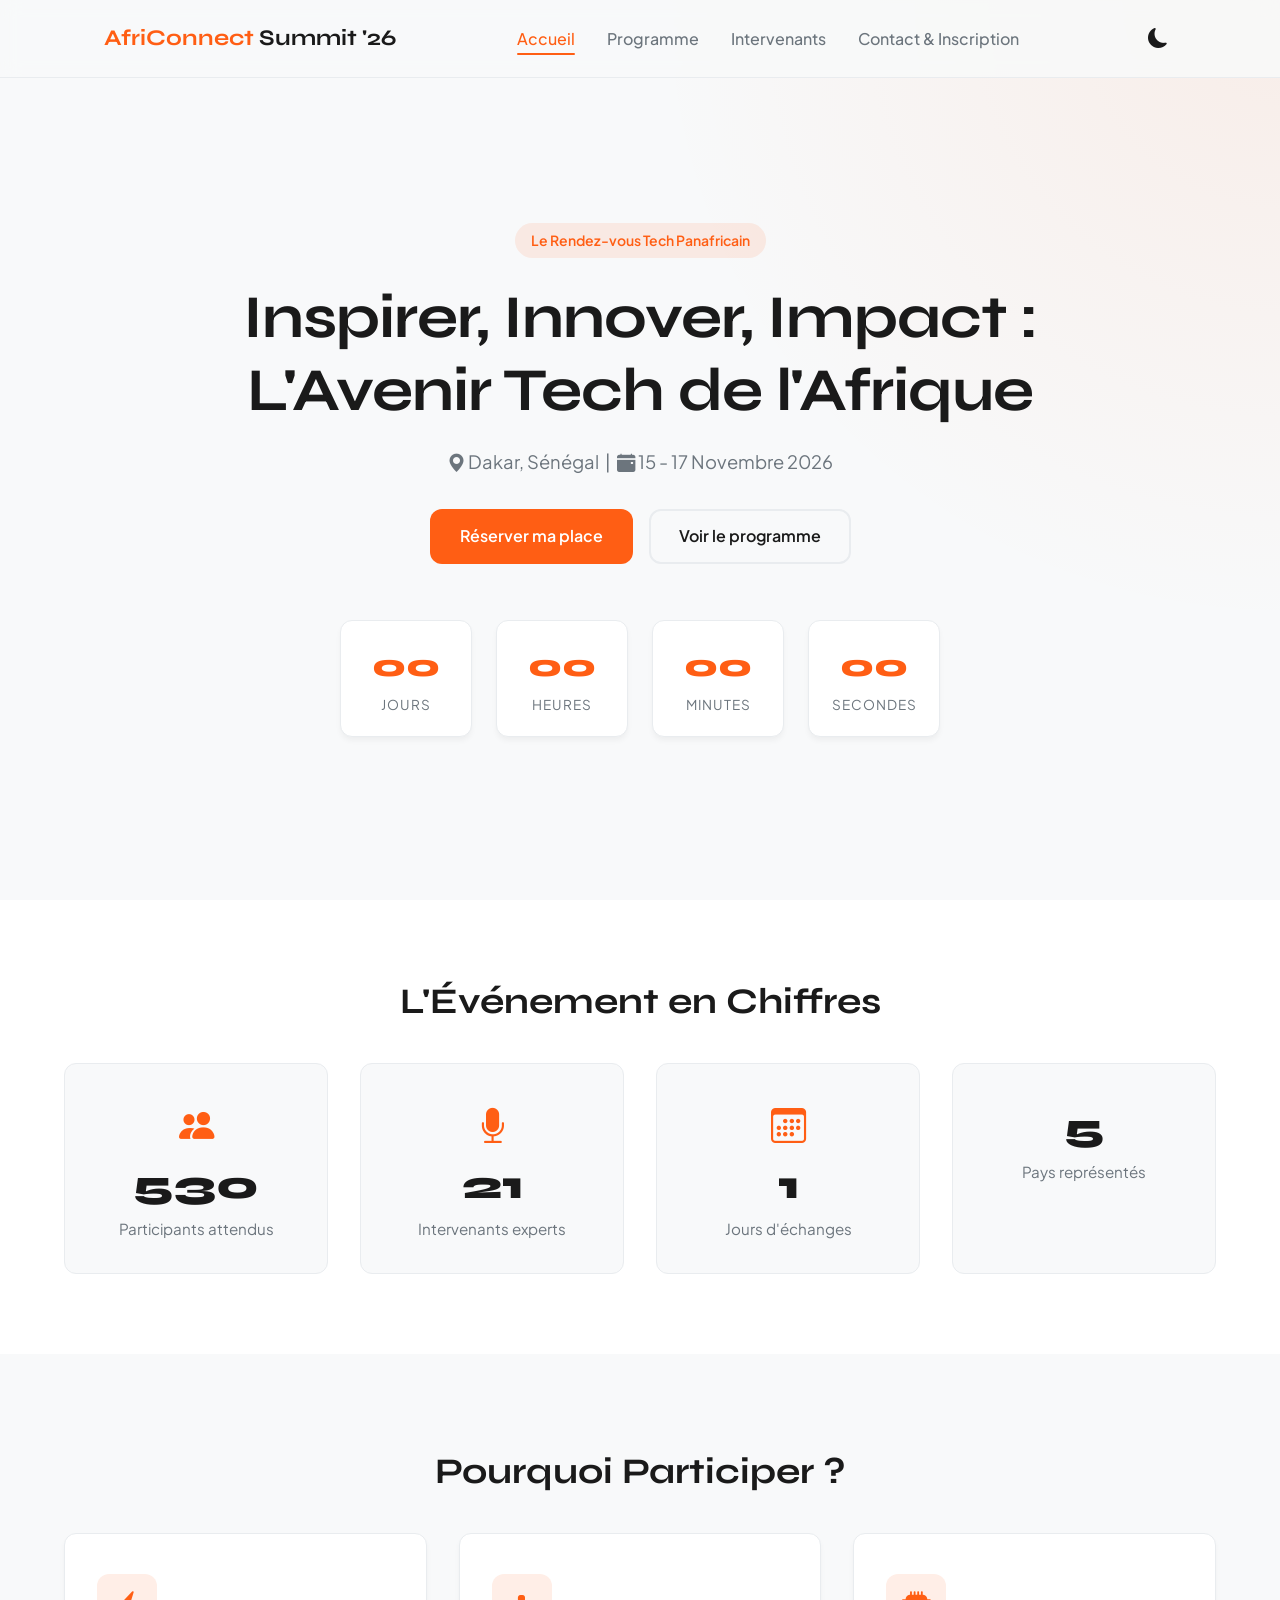
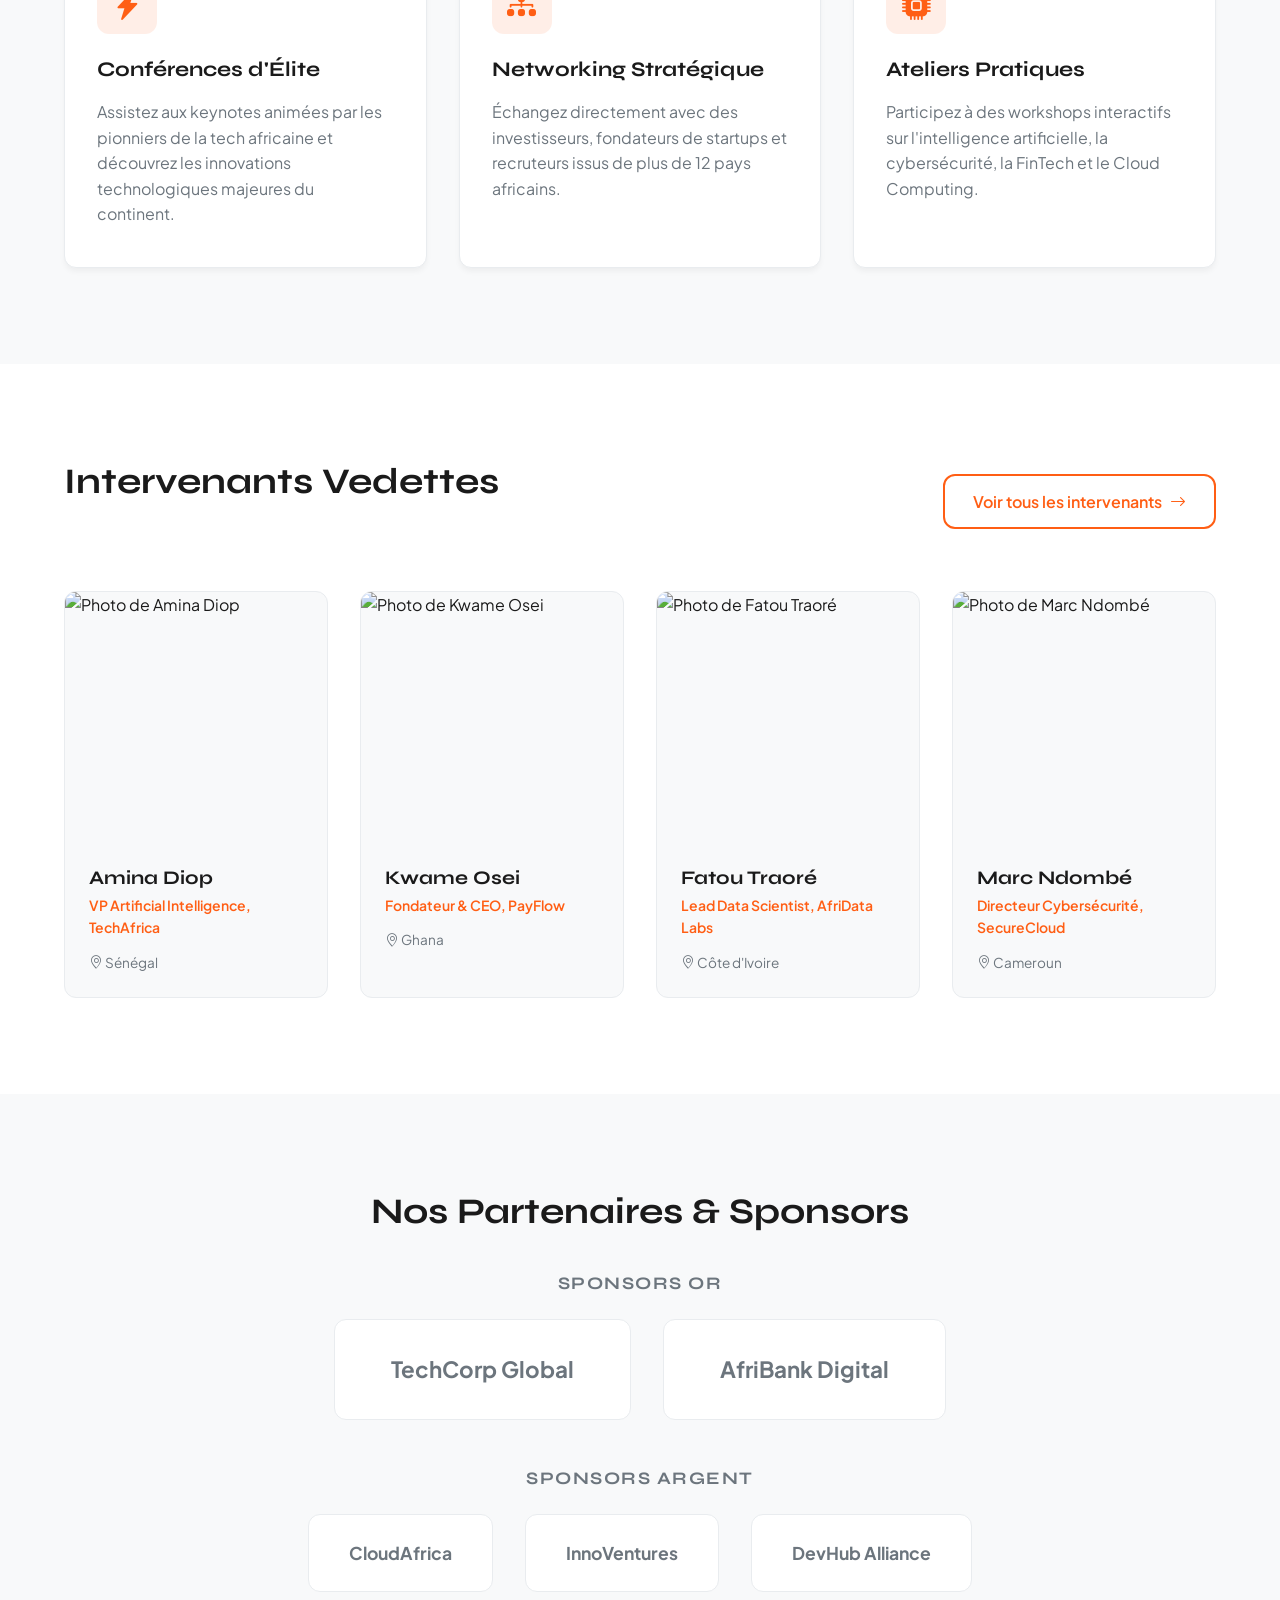
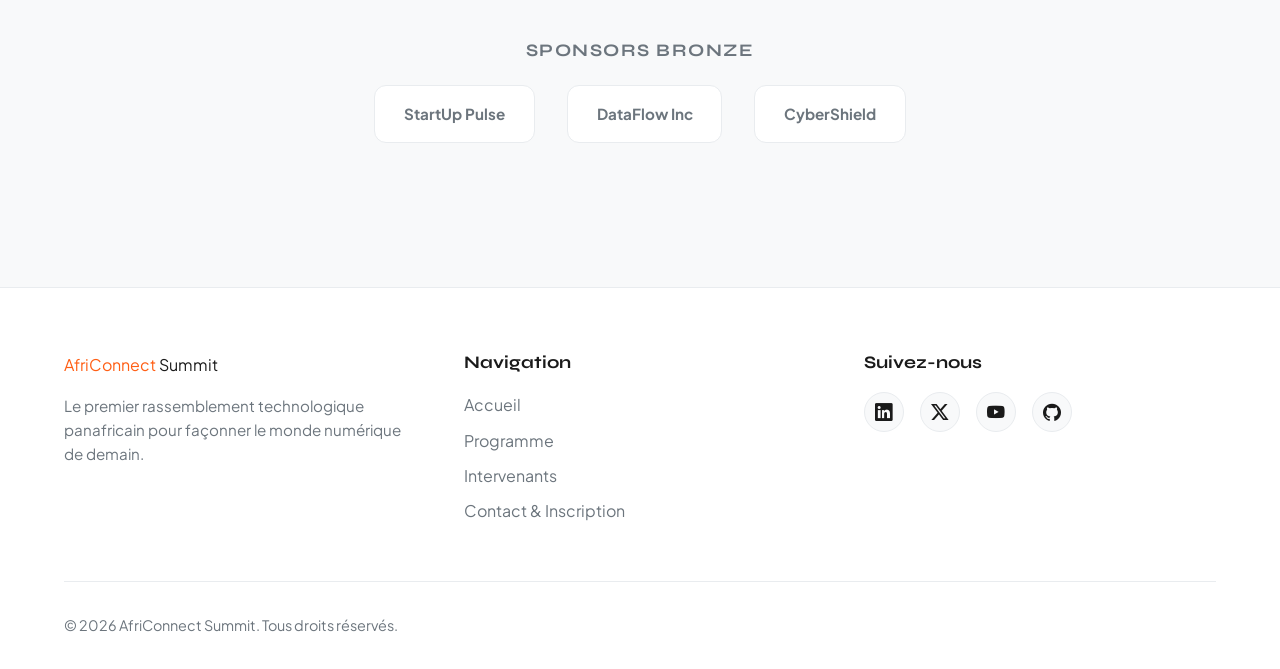
==== index.html @ ecd2e4f2 "Ajout de la page programme avec onglets et tableau des sessions" ====
<!DOCTYPE html>
<html lang="fr" data-theme="light">
<head>
    <meta charset="UTF-8">
    <meta name="viewport" content="width=device-width, initial-scale=1.0">
    <meta name="description" content="AfriConnect Summit 2026 - Le sommet tech majeur en Afrique francophone réunissant développeurs, entrepreneurs et investisseurs.">
    <title>Accueil | AfriConnect Summit 2026</title>
    
    <!-- Google Fonts -->
    <link rel="preconnect" href="https://fonts.googleapis.com">
    <link rel="preconnect" href="https://fonts.gstatic.com" crossorigin>
    <link href="https://fonts.googleapis.com/css2?family=Plus+Jakarta+Sans:wght@400;500;600;700;800&family=Syne:wght@700;800&display=swap" rel="stylesheet">
    
    <!-- Bootstrap Icons (CDN) -->
    <link rel="stylesheet" href="https://cdn.jsdelivr.net/npm/bootstrap-icons@1.11.3/font/bootstrap-icons.min.css">
    
    <!-- Feuille de style unique -->
    <link rel="stylesheet" href="css/style.css">
</head>
<body>

    <!-- ========================================== -->
    <!-- EN-TÊTE & NAVIGATION                       -->
    <!-- ========================================== -->
    <header class="header">
        <nav class="navbar" aria-label="Navigation principale">
            <a href="index.html" class="logo">
                <span class="logo-accent">AfriConnect</span> Summit '26
            </a>

            <!-- Liens de navigation -->
            <ul class="nav-menu" id="navMenu">
                <li class="nav-item"><a href="index.html" class="nav-link active" aria-current="page">Accueil</a></li>
                <li class="nav-item"><a href="programme.html" class="nav-link">Programme</a></li>
                <li class="nav-item"><a href="intervenants.html" class="nav-link">Intervenants</a></li>
                <li class="nav-item"><a href="contact.html" class="nav-link">Contact & Inscription</a></li>
            </ul>

            <!-- Actions Navbar -->
            <div class="nav-actions">
                <!-- Toggle Dark Mode -->
                <button id="themeToggle" class="theme-toggle" aria-label="Basculer entre mode sombre et clair">
                    <i class="bi bi-moon-fill" id="themeIcon"></i>
                </button>

                <!-- Bouton Hamburger (Mobile) -->
                <button class="hamburger" id="hamburger" aria-label="Ouvrir le menu de navigation" aria-expanded="false">
                    <span class="bar"></span>
                    <span class="bar"></span>
                    <span class="bar"></span>
                </button>
            </div>
        </nav>
    </header>

    <!-- ========================================== -->
    <!-- CONTENU PRINCIPAL                          -->
    <!-- ========================================== -->
    <main>

        <!-- SECTION HERO -->
        <section class="hero-section">
            <div class="hero-container">
                <div class="hero-content fade-in">
                    <span class="badge">Le Rendez-vous Tech Panafricain</span>
                    <h1>Inspirer, Innover, Impact : L'Avenir Tech de l'Afrique</h1>
                    <p class="hero-subtitle">
                        <i class="bi bi-geo-alt-fill"></i> Dakar, Sénégal &nbsp;|&nbsp; 
                        <i class="bi bi-calendar-event-fill"></i> 15 - 17 Novembre 2026
                    </p>
                    <div class="hero-buttons">
                        <a href="contact.html" class="btn btn-primary">Réserver ma place</a>
                        <a href="programme.html" class="btn btn-secondary">Voir le programme</a>
                    </div>
                </div>

                <!-- Compte à rebours temps réel -->
                <div class="countdown-container fade-in">
                    <h2 class="sr-only">Compte à rebours avant l'événement</h2>
                    <div class="countdown-grid">
                        <div class="countdown-box">
                            <span id="days" class="countdown-value">00</span>
                            <span class="countdown-label">Jours</span>
                        </div>
                        <div class="countdown-box">
                            <span id="hours" class="countdown-value">00</span>
                            <span class="countdown-label">Heures</span>
                        </div>
                        <div class="countdown-box">
                            <span id="minutes" class="countdown-value">00</span>
                            <span class="countdown-label">Minutes</span>
                        </div>
                        <div class="countdown-box">
                            <span id="seconds" class="countdown-value">00</span>
                            <span class="countdown-label">Secondes</span>
                        </div>
                    </div>
                </div>
            </div>
        </section>

        <!-- SECTION CHIFFRES CLÉS -->
        <section class="stats-section">
            <div class="container">
                <h2 class="section-title text-center">L'Événement en Chiffres</h2>
                <div class="stats-grid">
                    <div class="stat-card">
                        <i class="bi bi-people-fill stat-icon"></i>
                        <span class="stat-number" data-target="1200">0</span>
                        <p class="stat-label">Participants attendus</p>
                    </div>
                    <div class="stat-card">
                        <i class="bi bi-mic-fill stat-icon"></i>
                        <span class="stat-number" data-target="48">0</span>
                        <p class="stat-label">Intervenants experts</p>
                    </div>
                    <div class="stat-card">
                        <i class="bi bi-calendar3 stat-icon"></i>
                        <span class="stat-number" data-target="3">0</span>
                        <p class="stat-label">Jours d'échanges</p>
                    </div>
                    <div class="stat-card">
                        <i class="bi bi-globe-africa-africa stat-icon"></i>
                        <span class="stat-number" data-target="12">0</span>
                        <p class="stat-label">Pays représentés</p>
                    </div>
                </div>
            </div>
        </section>

        <!-- SECTION POURQUOI PARTICIPER -->
        <section class="features-section">
            <div class="container">
                <h2 class="section-title text-center">Pourquoi Participer ?</h2>
                <div class="features-flex">
                    <article class="feature-card fade-in-scroll">
                        <div class="feature-icon"><i class="bi bi-lightning-charge-fill"></i></div>
                        <h3>Conférences d'Élite</h3>
                        <p>Assistez aux keynotes animées par les pionniers de la tech africaine et découvrez les innovations technologiques majeures du continent.</p>
                    </article>
                    <article class="feature-card fade-in-scroll">
                        <div class="feature-icon"><i class="bi bi-diagram-3-fill"></i></div>
                        <h3>Networking Stratégique</h3>
                        <p>Échangez directement avec des investisseurs, fondateurs de startups et recruteurs issus de plus de 12 pays africains.</p>
                    </article>
                    <article class="feature-card fade-in-scroll">
                        <div class="feature-icon"><i class="bi bi-cpu-fill"></i></div>
                        <h3>Ateliers Pratiques</h3>
                        <p>Participez à des workshops interactifs sur l'intelligence artificielle, la cybersécurité, la FinTech et le Cloud Computing.</p>
                    </article>
                </div>
            </div>
        </section>

        <!-- SECTION INTERVENANTS VEDETTES -->
        <section class="speakers-section">
            <div class="container">
                <div class="section-header">
                    <h2 class="section-title">Intervenants Vedettes</h2>
                    <a href="intervenants.html" class="btn btn-outline">Voir tous les intervenants <i class="bi bi-arrow-right"></i></a>
                </div>
                <div class="speakers-grid">
                    <article class="speaker-card">
                        <div class="speaker-img-wrapper">
                            <img src="images/speaker1.jpg" alt="Photo de Amina Diop" class="speaker-img" loading="lazy">
                        </div>
                        <div class="speaker-info">
                            <h3 class="speaker-name">Amina Diop</h3>
                            <p class="speaker-role">VP Artificial Intelligence, TechAfrica</p>
                            <p class="speaker-country"><i class="bi bi-geo-alt"></i> Sénégal</p>
                        </div>
                    </article>

                    <article class="speaker-card">
                        <div class="speaker-img-wrapper">
                            <img src="images/speaker2.jpg" alt="Photo de Kwame Osei" class="speaker-img" loading="lazy">
                        </div>
                        <div class="speaker-info">
                            <h3 class="speaker-name">Kwame Osei</h3>
                            <p class="speaker-role">Fondateur & CEO, PayFlow</p>
                            <p class="speaker-country"><i class="bi bi-geo-alt"></i> Ghana</p>
                        </div>
                    </article>

                    <article class="speaker-card">
                        <div class="speaker-img-wrapper">
                            <img src="images/speaker3.jpg" alt="Photo de Fatou Traoré" class="speaker-img" loading="lazy">
                        </div>
                        <div class="speaker-info">
                            <h3 class="speaker-name">Fatou Traoré</h3>
                            <p class="speaker-role">Lead Data Scientist, AfriData Labs</p>
                            <p class="speaker-country"><i class="bi bi-geo-alt"></i> Côte d'Ivoire</p>
                        </div>
                    </article>

                    <article class="speaker-card">
                        <div class="speaker-img-wrapper">
                            <img src="images/speaker4.jpg" alt="Photo de Marc Ndombé" class="speaker-img" loading="lazy">
                        </div>
                        <div class="speaker-info">
                            <h3 class="speaker-name">Marc Ndombé</h3>
                            <p class="speaker-role">Directeur Cybersécurité, SecureCloud</p>
                            <p class="speaker-country"><i class="bi bi-geo-alt"></i> Cameroun</p>
                        </div>
                    </article>
                </div>
            </div>
        </section>

        <!-- SECTION SPONSORS -->
        <section class="sponsors-section">
            <div class="container text-center">
                <h2 class="section-title">Nos Partenaires & Sponsors</h2>
                
                <!-- Niveau Or -->
                <div class="sponsor-tier sponsor-gold">
                    <h3 class="tier-title">Sponsors Or</h3>
                    <div class="sponsors-flex">
                        <div class="sponsor-logo">TechCorp Global</div>
                        <div class="sponsor-logo">AfriBank Digital</div>
                    </div>
                </div>

                <!-- Niveau Argent -->
                <div class="sponsor-tier sponsor-silver">
                    <h3 class="tier-title">Sponsors Argent</h3>
                    <div class="sponsors-flex">
                        <div class="sponsor-logo">CloudAfrica</div>
                        <div class="sponsor-logo">InnoVentures</div>
                        <div class="sponsor-logo">DevHub Alliance</div>
                    </div>
                </div>

                <!-- Niveau Bronze -->
                <div class="sponsor-tier sponsor-bronze">
                    <h3 class="tier-title">Sponsors Bronze</h3>
                    <div class="sponsors-flex">
                        <div class="sponsor-logo">StartUp Pulse</div>
                        <div class="sponsor-logo">DataFlow Inc</div>
                        <div class="sponsor-logo">CyberShield</div>
                    </div>
                </div>
            </div>
        </section>

    </main>

    <!-- ========================================== -->
    <!-- PIED DE PAGE (FOOTER)                     -->
    <!-- ========================================== -->
    <footer class="footer">
        <div class="container">
            <div class="footer-flex">
                <!-- Colonne 1 : À propos -->
                <div class="footer-col">
                    <span class="logo-accent">AfriConnect</span> Summit
                    <p class="footer-desc">Le premier rassemblement technologique panafricain pour façonner le monde numérique de demain.</p>
                </div>

                <!-- Colonne 2 : Liens rapides -->
                <div class="footer-col">
                    <h4 class="footer-heading">Navigation</h4>
                    <ul class="footer-links">
                        <li><a href="index.html">Accueil</a></li>
                        <li><a href="programme.html">Programme</a></li>
                        <li><a href="intervenants.html">Intervenants</a></li>
                        <li><a href="contact.html">Contact & Inscription</a></li>
                    </ul>
                </div>

                <!-- Colonne 3 : Réseaux & Contact -->
                <div class="footer-col">
                    <h4 class="footer-heading">Suivez-nous</h4>
                    <div class="social-links">
                        <a href="https://linkedin.com" target="_blank" aria-label="Suivez-nous sur LinkedIn"><i class="bi bi-linkedin"></i></a>
                        <a href="https://twitter.com" target="_blank" aria-label="Suivez-nous sur Twitter"><i class="bi bi-twitter-x"></i></a>
                        <a href="https://youtube.com" target="_blank" aria-label="Suivez-nous sur YouTube"><i class="bi bi-youtube"></i></a>
                        <a href="https://github.com" target="_blank" aria-label="Suivez-nous sur GitHub"><i class="bi bi-github"></i></a>
                    </div>
                </div>
            </div>

            <div class="footer-bottom">
                <p>&copy; <span id="currentYear"></span> AfriConnect Summit. Tous droits réservés.</p>
                <button id="scrollTopBtn" class="scroll-top-btn" aria-label="Retourner en haut de la page">
                    <i class="bi bi-arrow-up"></i>
                </button>
            </div>
        </div>
    </footer>

    <!-- Fichier JavaScript Vanilla -->
    <script src="js/main.js"></script>
</body>
</html>
---- css/style.css ----
/* ==========================================================================
   1. VARIABLES CSS (CUSTOM PROPERTIES)
   ========================================================================== */
:root {
    /* Typographies */
    --font-heading: 'Syne', sans-serif;
    --font-body: 'Plus Jakarta Sans', sans-serif;

    /* Palette de couleurs - Mode Clair */
    --primary-color: #ff5e14;       /* Orange vibrant moderne */
    --primary-hover: #e04d08;
    --secondary-color: #0d1b2a;     /* Bleu nuit profond */
    --bg-color: #f8f9fa;            /* Fond principal */
    --card-bg: #ffffff;             /* Fond des cartes */
    --text-color: #1a1a1a;          /* Texte principal */
    --text-muted: #6c757d;         /* Texte secondaire */
    --border-color: #e9ecef;       /* Bordures discrètes */
    
    /* Variables de mise en page & design system */
    --border-radius: 12px;
    --transition-fast: 0.2s ease;
    --transition-normal: 0.3s ease;
    --shadow-sm: 0 4px 6px -1px rgba(0, 0, 0, 0.05);
    --shadow-md: 0 10px 15px -3px rgba(0, 0, 0, 0.08);
    --shadow-lg: 0 20px 25px -5px rgba(0, 0, 0, 0.12);
}

/* Thème Sombre (Activé par JS via data-theme="dark") */
[data-theme="dark"] {
    --primary-color: #ff6b26;
    --primary-hover: #ff8246;
    --secondary-color: #ffffff;
    --bg-color: #0b0f17;
    --card-bg: #151c28;
    --text-color: #f1f5f9;
    --text-muted: #94a3b8;
    --border-color: #1e293b;
    --shadow-sm: 0 4px 6px -1px rgba(0, 0, 0, 0.3);
    --shadow-md: 0 10px 15px -3px rgba(0, 0, 0, 0.4);
    --shadow-lg: 0 20px 25px -5px rgba(0, 0, 0, 0.5);
}

/* ==========================================================================
   2. RESET & STYLES DE BASE
   ========================================================================== */
*, *::before, *::after {
    box-sizing: border-box;
    margin: 0;
    padding: 0;
}

html {
    scroll-behavior: smooth;
}

body {
    font-family: var(--font-body);
    background-color: var(--bg-color);
    color: var(--text-color);
    line-height: 1.6;
    transition: background-color var(--transition-normal), color var(--transition-normal);
    overflow-x: hidden;
}

h1, h2, h3, h4, .logo {
    font-family: var(--font-heading);
    font-weight: 700;
    line-height: 1.2;
}

a {
    color: inherit;
    text-decoration: none;
    transition: color var(--transition-fast);
}

img {
    max-width: 100%;
    height: auto;
    display: block;
}

ul {
    list-style: none;
}

.container {
    width: 90%;
    max-width: 1200px;
    margin: 0 auto;
}

.text-center {
    text-align: center;
}

.sr-only {
    position: absolute;
    width: 1px;
    height: 1px;
    padding: 0;
    margin: -1px;
    overflow: hidden;
    clip: rect(0, 0, 0, 0);
    border: 0;
}

/* Titres de Section */
.section-title {
    font-size: 2.25rem;
    margin-bottom: 2.5rem;
    position: relative;
}

/* ==========================================================================
   3. BOUTONS & COMPOSANTS
   ========================================================================== */
.btn {
    display: inline-flex;
    align-items: center;
    justify-content: center;
    gap: 0.5rem;
    padding: 0.8rem 1.75rem;
    font-size: 1rem;
    font-weight: 600;
    border-radius: var(--border-radius);
    border: 2px solid transparent;
    cursor: pointer;
    transition: all var(--transition-fast);
}

.btn-primary {
    background-color: var(--primary-color);
    color: #ffffff;
}

.btn-primary:hover {
    background-color: var(--primary-hover);
    transform: translateY(-2px);
    box-shadow: var(--shadow-md);
}

.btn-secondary {
    background-color: transparent;
    color: var(--text-color);
    border-color: var(--border-color);
}

.btn-secondary:hover {
    background-color: var(--card-bg);
    border-color: var(--primary-color);
    color: var(--primary-color);
}

.btn-outline {
    background-color: transparent;
    border-color: var(--primary-color);
    color: var(--primary-color);
}

.btn-outline:hover {
    background-color: var(--primary-color);
    color: #ffffff;
}

/* ==========================================================================
   4. NAVIGATION (NAVBAR - Flexbox 1)
   ========================================================================== */
.header {
    position: fixed;
    top: 0;
    left: 0;
    width: 100%;
    z-index: 1000;
    background-color: rgba(248, 249, 250, 0.85);
    backdrop-filter: blur(10px);
    border-bottom: 1px solid var(--border-color);
    transition: all var(--transition-normal);
}

[data-theme="dark"] .header {
    background-color: rgba(11, 15, 23, 0.85);
}

/* Style de la navbar quand on défile (ajouté via JS) */
.header.scrolled {
    box-shadow: var(--shadow-md);
    padding: 0.2rem 0;
}

.navbar {
    display: flex;
    justify-content: space-between;
    align-items: center;
    max-width: 1200px;
    margin: 0 auto;
    padding: 1.2rem 5%;
}

.logo {
    font-size: 1.4rem;
    color: var(--text-color);
}

.logo-accent {
    color: var(--primary-color);
}

.nav-menu {
    display: flex;
    align-items: center;
    gap: 2rem;
}

.nav-link {
    font-weight: 500;
    color: var(--text-muted);
    position: relative;
}

.nav-link:hover, .nav-link.active {
    color: var(--primary-color);
}

.nav-link.active::after {
    content: '';
    position: absolute;
    bottom: -6px;
    left: 0;
    width: 100%;
    height: 2px;
    background-color: var(--primary-color);
    border-radius: 2px;
}

.nav-actions {
    display: flex;
    align-items: center;
    gap: 1rem;
}

.theme-toggle {
    background: none;
    border: none;
    font-size: 1.25rem;
    color: var(--text-color);
    cursor: pointer;
    padding: 0.5rem;
    border-radius: 50%;
    transition: color var(--transition-fast), transform var(--transition-fast);
}

.theme-toggle:hover {
    color: var(--primary-color);
    transform: rotate(15deg);
}

.hamburger {
    display: none;
    flex-direction: column;
    justify-content: space-between;
    width: 25px;
    height: 18px;
    background: none;
    border: none;
    cursor: pointer;
}

.hamburger .bar {
    height: 2px;
    width: 100%;
    background-color: var(--text-color);
    border-radius: 2px;
    transition: all var(--transition-fast);
}

/* ==========================================================================
   5. HERO SECTION (Flexbox 2)
   ========================================================================== */
.hero-section {
    min-height: 100vh;
    display: flex;
    align-items: center;
    justify-content: center;
    padding: 120px 5% 60px;
    background: radial-gradient(circle at top right, rgba(255, 94, 20, 0.08), transparent 40%);
}

.hero-container {
    max-width: 900px;
    text-align: center;
}

.badge {
    display: inline-block;
    padding: 0.4rem 1rem;
    background-color: rgba(255, 94, 20, 0.1);
    color: var(--primary-color);
    border-radius: 50px;
    font-size: 0.875rem;
    font-weight: 600;
    margin-bottom: 1.5rem;
}

.hero-content h1 {
    font-size: clamp(2.2rem, 5vw, 3.8rem);
    margin-bottom: 1.2rem;
    letter-spacing: -1px;
}

.hero-subtitle {
    font-size: 1.15rem;
    color: var(--text-muted);
    margin-bottom: 2rem;
}

.hero-buttons {
    display: flex;
    justify-content: center;
    gap: 1rem;
    margin-bottom: 3.5rem;
}

/* Compte à rebours */
.countdown-grid {
    display: grid;
    grid-template-columns: repeat(4, 1fr);
    gap: 1.5rem;
    max-width: 600px;
    margin: 0 auto;
}

.countdown-box {
    background-color: var(--card-bg);
    padding: 1.2rem;
    border-radius: var(--border-radius);
    border: 1px solid var(--border-color);
    box-shadow: var(--shadow-sm);
}

.countdown-value {
    display: block;
    font-family: var(--font-heading);
    font-size: 2rem;
    font-weight: 800;
    color: var(--primary-color);
}

.countdown-label {
    font-size: 0.85rem;
    color: var(--text-muted);
    text-transform: uppercase;
    letter-spacing: 1px;
}

/* ==========================================================================
   6. CHIFFRES CLÉS (CSS Grid 1)
   ========================================================================== */
.stats-section {
    padding: 5rem 0;
    background-color: var(--card-bg);
    border-y: 1px solid var(--border-color);
}

.stats-grid {
    display: grid;
    grid-template-columns: repeat(4, 1fr);
    gap: 2rem;
}

.stat-card {
    text-align: center;
    padding: 2rem 1rem;
    border-radius: var(--border-radius);
    background-color: var(--bg-color);
    border: 1px solid var(--border-color);
    transition: transform var(--transition-fast);
}

.stat-card:hover {
    transform: translateY(-5px);
}

.stat-icon {
    font-size: 2.2rem;
    color: var(--primary-color);
    margin-bottom: 0.8rem;
}

.stat-number {
    display: block;
    font-family: var(--font-heading);
    font-size: 2.5rem;
    font-weight: 800;
}

.stat-label {
    color: var(--text-muted);
    font-size: 0.95rem;
}

/* ==========================================================================
   7. POURQUOI PARTICIPER (Flexbox 3)
   ========================================================================== */
.features-section {
    padding: 6rem 0;
}

.features-flex {
    display: flex;
    gap: 2rem;
    justify-content: space-between;
}

.feature-card {
    flex: 1;
    background-color: var(--card-bg);
    padding: 2.5rem 2rem;
    border-radius: var(--border-radius);
    border: 1px solid var(--border-color);
    box-shadow: var(--shadow-sm);
    transition: all var(--transition-normal);
}

.feature-card:hover {
    box-shadow: var(--shadow-lg);
    transform: translateY(-5px);
}

.feature-icon {
    width: 60px;
    height: 60px;
    background-color: rgba(255, 94, 20, 0.1);
    color: var(--primary-color);
    border-radius: 12px;
    display: flex;
    align-items: center;
    justify-content: center;
    font-size: 1.8rem;
    margin-bottom: 1.5rem;
}

.feature-card h3 {
    margin-bottom: 1rem;
    font-size: 1.3rem;
}

.feature-card p {
    color: var(--text-muted);
}

/* ==========================================================================
   8. INTERVENANTS VEDETTES (CSS Grid 2)
   ========================================================================== */
.speakers-section {
    padding: 6rem 0;
    background-color: var(--card-bg);
}

.section-header {
    display: flex;
    justify-content: space-between;
    align-items: center;
    margin-bottom: 3rem;
}

.speakers-grid {
    display: grid;
    grid-template-columns: repeat(4, 1fr);
    gap: 2rem;
}

.speaker-card {
    background-color: var(--bg-color);
    border-radius: var(--border-radius);
    overflow: hidden;
    border: 1px solid var(--border-color);
    transition: all var(--transition-fast);
}

.speaker-card:hover {
    transform: translateY(-8px);
    box-shadow: var(--shadow-md);
}

.speaker-img-wrapper {
    width: 100%;
    height: 250px;
    overflow: hidden;
}

.speaker-img {
    width: 100%;
    height: 100%;
    object-fit: cover;
    transition: transform var(--transition-normal);
}

.speaker-card:hover .speaker-img {
    transform: scale(1.05);
}

.speaker-info {
    padding: 1.5rem;
}

.speaker-name {
    font-size: 1.2rem;
    margin-bottom: 0.3rem;
}

.speaker-role {
    font-size: 0.875rem;
    color: var(--primary-color);
    font-weight: 600;
    margin-bottom: 0.8rem;
}

.speaker-country {
    font-size: 0.85rem;
    color: var(--text-muted);
}

/* ==========================================================================
   9. SPONSORS (Flexbox 4)
   ========================================================================== */
.sponsors-section {
    padding: 6rem 0;
}

.sponsor-tier {
    margin-bottom: 3rem;
}

.tier-title {
    font-size: 1.1rem;
    color: var(--text-muted);
    text-transform: uppercase;
    letter-spacing: 1.5px;
    margin-bottom: 1.5rem;
}

.sponsors-flex {
    display: flex;
    justify-content: center;
    align-items: center;
    flex-wrap: wrap;
    gap: 2rem;
}

.sponsor-logo {
    background-color: var(--card-bg);
    border: 1px solid var(--border-color);
    border-radius: var(--border-radius);
    font-weight: 700;
    color: var(--text-muted);
    display: flex;
    align-items: center;
    justify-content: center;
    transition: border-color var(--transition-fast);
}

.sponsor-logo:hover {
    border-color: var(--primary-color);
    color: var(--text-color);
}

.sponsor-gold .sponsor-logo {
    padding: 2rem 3.5rem;
    font-size: 1.4rem;
}

.sponsor-silver .sponsor-logo {
    padding: 1.5rem 2.5rem;
    font-size: 1.1rem;
}

.sponsor-bronze .sponsor-logo {
    padding: 1rem 1.8rem;
    font-size: 0.95rem;
}

/* ==========================================================================
   10. FOOTER (Flexbox 5)
   ========================================================================== */
.footer {
    background-color: var(--card-bg);
    border-top: 1px solid var(--border-color);
    padding: 4rem 0 2rem;
}

.footer-flex {
    display: flex;
    justify-content: space-between;
    gap: 3rem;
    margin-bottom: 3rem;
}

.footer-col {
    flex: 1;
}

.footer-desc {
    margin-top: 1rem;
    color: var(--text-muted);
    font-size: 0.95rem;
}

.footer-heading {
    font-size: 1.1rem;
    margin-bottom: 1.2rem;
}

.footer-links li {
    margin-bottom: 0.6rem;
}

.footer-links a {
    color: var(--text-muted);
}

.footer-links a:hover {
    color: var(--primary-color);
}

.social-links {
    display: flex;
    gap: 1rem;
}

.social-links a {
    width: 40px;
    height: 40px;
    border-radius: 50%;
    background-color: var(--bg-color);
    border: 1px solid var(--border-color);
    display: flex;
    align-items: center;
    justify-content: center;
    font-size: 1.1rem;
}

.social-links a:hover {
    background-color: var(--primary-color);
    color: #ffffff;
    border-color: var(--primary-color);
}

.footer-bottom {
    display: flex;
    justify-content: space-between;
    align-items: center;
    padding-top: 2rem;
    border-top: 1px solid var(--border-color);
    color: var(--text-muted);
    font-size: 0.9rem;
}

.scroll-top-btn {
    width: 42px;
    height: 42px;
    border-radius: 50%;
    background-color: var(--primary-color);
    color: #ffffff;
    border: none;
    cursor: pointer;
    display: flex;
    align-items: center;
    justify-content: center;
    font-size: 1.2rem;
    transition: transform var(--transition-fast);
}

.scroll-top-btn:hover {
    transform: translateY(-3px);
}

/* ==========================================================================
   11. ANIMATIONS DU Observer (JS)
   ========================================================================== */
.fade-in-scroll {
    opacity: 0;
    transform: translateY(30px);
    transition: opacity 0.6s ease, transform 0.6s ease;
}

.fade-in-scroll.visible {
    opacity: 1;
    transform: translateY(0);
}

/* ==========================================================================
   12. MEDIA QUERIES (RESPONSIVE DESIGN)
   ========================================================================== */

/* Tablette (Max-width: 992px) */
@media (max-width: 992px) {
    .stats-grid,
    .speakers-grid {
        grid-template-columns: repeat(2, 1fr);
    }

    .features-flex {
        flex-direction: column;
    }

    .footer-flex {
        flex-direction: column;
    }
}

/* Mobile (Max-width: 768px) */
@media (max-width: 768px) {
    .hamburger {
        display: flex;
    }

    .nav-menu {
        position: fixed;
        top: 70px;
        left: -100%;
        width: 100%;
        height: calc(100vh - 70px);
        background-color: var(--bg-color);
        flex-direction: column;
        justify-content: center;
        gap: 2.5rem;
        transition: left var(--transition-normal);
        border-top: 1px solid var(--border-color);
    }

    .nav-menu.active {
        left: 0;
    }

    .hero-buttons {
        flex-direction: column;
    }

    .countdown-grid {
        grid-template-columns: repeat(2, 1fr);
    }

    .section-header {
        flex-direction: column;
        align-items: flex-start;
        gap: 1rem;
    }
}

/* Petit Mobile (Max-width: 480px) */
@media (max-width: 480px) {
    .stats-grid,
    .speakers-grid {
        grid-template-columns: 1fr;
    }

    .sponsor-gold .sponsor-logo,
    .sponsor-silver .sponsor-logo,
    .sponsor-bronze .sponsor-logo {
        width: 100%;
        padding: 1.2rem;
    }
}
/* ==========================================================================
   13. PAGE HERO INTERNE (Programme, Intervenants, Contact)
   ========================================================================== */
.page-hero {
    padding: 150px 5% 60px;
    background-color: var(--card-bg);
    border-bottom: 1px solid var(--border-color);
    text-align: center;
}

.breadcrumb {
    margin-bottom: 1rem;
    color: var(--text-muted);
    font-size: 0.9rem;
}

.breadcrumb a {
    color: var(--text-muted);
}

.breadcrumb a:hover {
    color: var(--primary-color);
}

.page-hero h1 {
    font-size: clamp(2rem, 4vw, 2.8rem);
    margin-bottom: 0.5rem;
}

.page-hero p {
    color: var(--text-muted);
}

/* ==========================================================================
   14. ONGLETS PROGRAMME (Jour 1 / 2 / 3)
   ========================================================================== */
.schedule-section {
    padding: 5rem 0;
}

.tabs-nav {
    display: flex;
    justify-content: center;
    gap: 1rem;
    margin-bottom: 2.5rem;
    flex-wrap: wrap;
}

.tab-btn {
    padding: 0.8rem 1.75rem;
    background-color: var(--card-bg);
    border: 2px solid var(--border-color);
    border-radius: var(--border-radius);
    font-weight: 600;
    color: var(--text-muted);
    cursor: pointer;
    transition: all var(--transition-fast);
}

.tab-btn:hover {
    border-color: var(--primary-color);
    color: var(--primary-color);
}

.tab-btn.active {
    background-color: var(--primary-color);
    border-color: var(--primary-color);
    color: #ffffff;
}

/* Le contenu de chaque jour est caché par défaut... */
.tab-content {
    display: none;
}

/* ...sauf celui qui a la classe .active */
.tab-content.active {
    display: block;
}

/* Tableau du programme */
.schedule-table {
    width: 100%;
    border-collapse: collapse;
    background-color: var(--card-bg);
    border-radius: var(--border-radius);
    overflow: hidden;
    box-shadow: var(--shadow-sm);
}

.schedule-table th,
.schedule-table td {
    padding: 1rem 1.2rem;
    text-align: left;
    border-bottom: 1px solid var(--border-color);
}

.schedule-table th {
    background-color: var(--primary-color);
    color: #ffffff;
    font-family: var(--font-heading);
    text-transform: uppercase;
    font-size: 0.85rem;
    letter-spacing: 0.5px;
}

/* Alternance de couleurs sur les lignes */
.schedule-table tbody tr:nth-child(even) {
    background-color: var(--bg-color);
}

.schedule-table tbody tr:hover {
    background-color: rgba(255, 94, 20, 0.06);
}

/* ==========================================================================
   15. THÉMATIQUES (Grid 2x2)
   ========================================================================== */
.themes-section {
    padding: 5rem 0;
    background-color: var(--card-bg);
}

.themes-grid {
    display: grid;
    grid-template-columns: repeat(2, 1fr);
    gap: 2rem;
}

.theme-card {
    background-color: var(--bg-color);
    padding: 2rem;
    border-radius: var(--border-radius);
    border: 1px solid var(--border-color);
    text-align: center;
    transition: all var(--transition-fast);
}

.theme-card:hover {
    transform: translateY(-5px);
    box-shadow: var(--shadow-md);
}

.theme-icon {
    font-size: 2.5rem;
    color: var(--primary-color);
    margin-bottom: 1rem;
}

.theme-card h3 {
    margin-bottom: 0.8rem;
    font-size: 1.2rem;
}

.theme-card p {
    color: var(--text-muted);
    font-size: 0.95rem;
}

/* Responsive : tableau qui scroll horizontalement sur mobile */
@media (max-width: 768px) {
    .schedule-table {
        display: block;
        overflow-x: auto;
        white-space: nowrap;
    }

    .themes-grid {
        grid-template-columns: 1fr;
    }
}
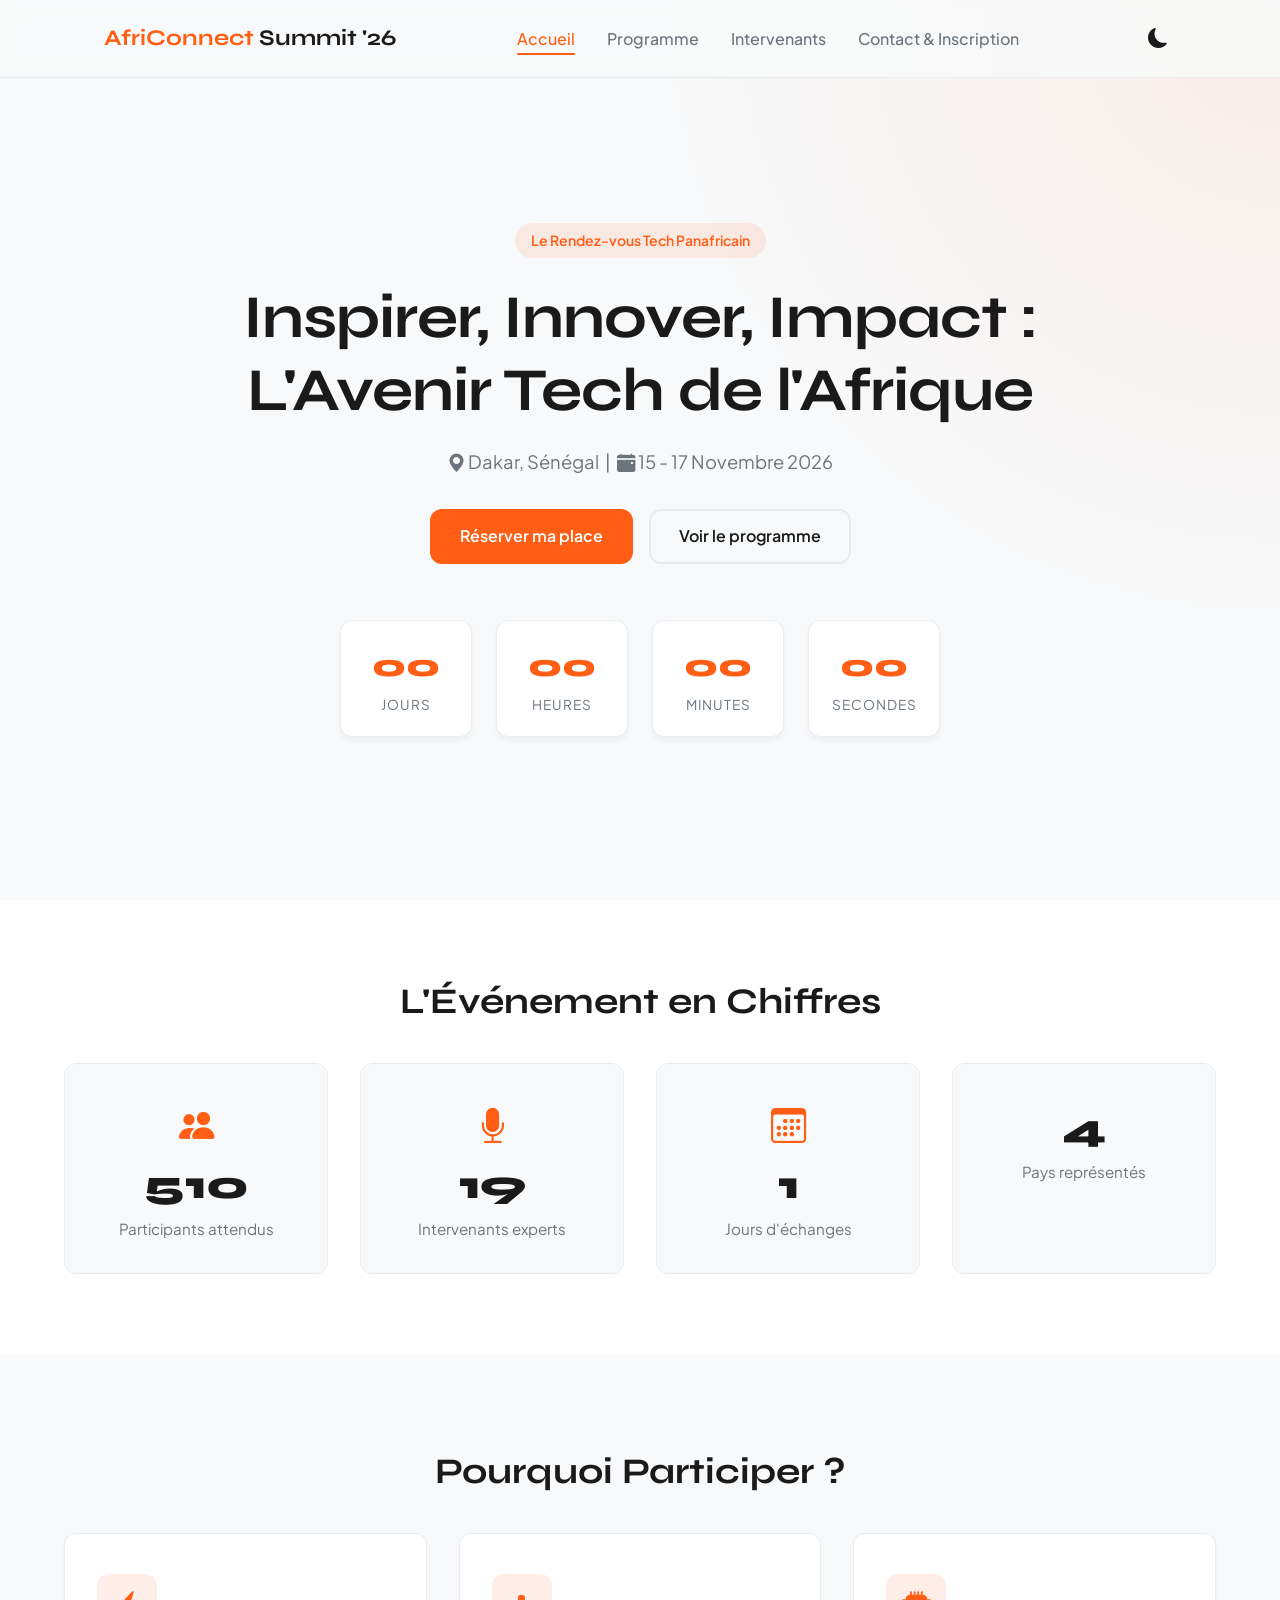
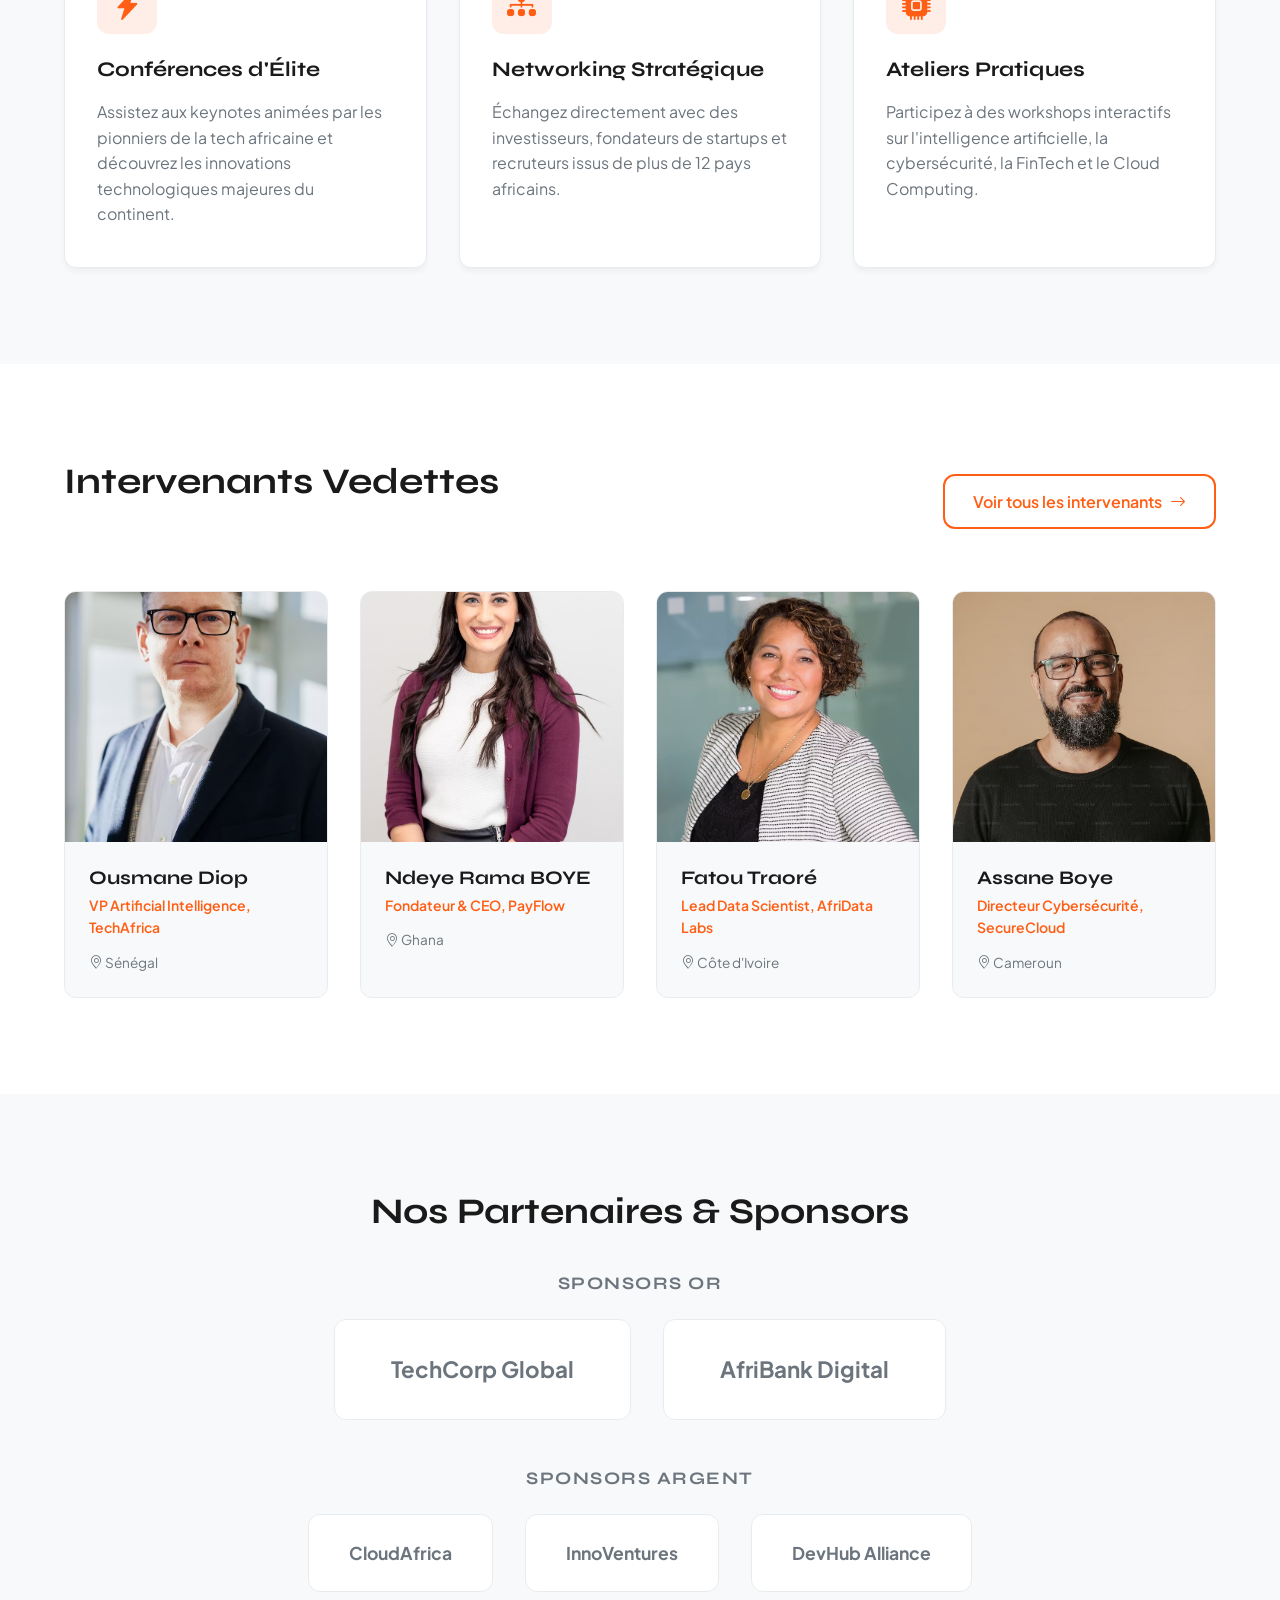
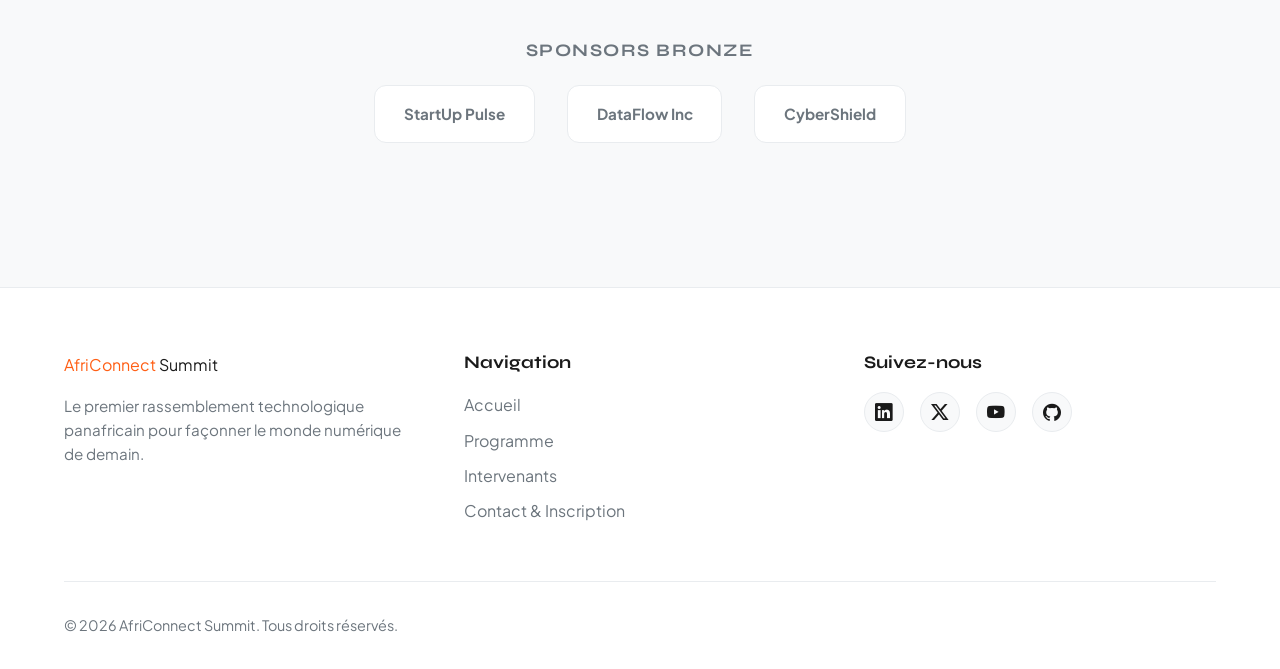
==== commit ff15fe04: "Ajout des pages intervenants,contact,formulaire de validation et README" ====
--- a/index.html
+++ b/index.html
@@ -162,10 +162,10 @@
                 <div class="speakers-grid">
                     <article class="speaker-card">
                         <div class="speaker-img-wrapper">
-                            <img src="images/speaker1.jpg" alt="Photo de Amina Diop" class="speaker-img" loading="lazy">
-                        </div>
-                        <div class="speaker-info">
-                            <h3 class="speaker-name">Amina Diop</h3>
+                            <img src="images/speaker1.jpg" alt="Photo de Ousmane Diop" class="speaker-img" loading="lazy">
+                        </div>
+                        <div class="speaker-info">
+                            <h3 class="speaker-name">Ousmane Diop</h3>
                             <p class="speaker-role">VP Artificial Intelligence, TechAfrica</p>
                             <p class="speaker-country"><i class="bi bi-geo-alt"></i> Sénégal</p>
                         </div>
@@ -173,10 +173,10 @@
 
                     <article class="speaker-card">
                         <div class="speaker-img-wrapper">
-                            <img src="images/speaker2.jpg" alt="Photo de Kwame Osei" class="speaker-img" loading="lazy">
-                        </div>
-                        <div class="speaker-info">
-                            <h3 class="speaker-name">Kwame Osei</h3>
+                            <img src="images/speaker2.jpg" alt="Photo de Ndeye Rama BOYE" class="speaker-img" loading="lazy">
+                        </div>
+                        <div class="speaker-info">
+                            <h3 class="speaker-name">Ndeye Rama BOYE</h3>
                             <p class="speaker-role">Fondateur & CEO, PayFlow</p>
                             <p class="speaker-country"><i class="bi bi-geo-alt"></i> Ghana</p>
                         </div>
@@ -195,10 +195,10 @@
 
                     <article class="speaker-card">
                         <div class="speaker-img-wrapper">
-                            <img src="images/speaker4.jpg" alt="Photo de Marc Ndombé" class="speaker-img" loading="lazy">
-                        </div>
-                        <div class="speaker-info">
-                            <h3 class="speaker-name">Marc Ndombé</h3>
+                            <img src="images/speaker4.jpg" alt="Photo de Assane Boye" class="speaker-img" loading="lazy">
+                        </div>
+                        <div class="speaker-info">
+                            <h3 class="speaker-name"> Assane Boye</h3>
                             <p class="speaker-role">Directeur Cybersécurité, SecureCloud</p>
                             <p class="speaker-country"><i class="bi bi-geo-alt"></i> Cameroun</p>
                         </div>
--- a/css/style.css
+++ b/css/style.css
@@ -932,4 +932,299 @@
     .themes-grid {
         grid-template-columns: 1fr;
     }
+}
+/* ==========================================================================
+   16. PAGE INTERVENANTS - FILTRAGE
+   ========================================================================== */
+.speakers-page-section {
+    padding: 5rem 0;
+}
+
+.filters-nav {
+    display: flex;
+    justify-content: center;
+    flex-wrap: wrap;
+    gap: 1rem;
+    margin-bottom: 3rem;
+}
+
+.filter-btn {
+    padding: 0.7rem 1.5rem;
+    background-color: var(--card-bg);
+    border: 2px solid var(--border-color);
+    border-radius: 50px;
+    font-weight: 600;
+    font-size: 0.9rem;
+    color: var(--text-muted);
+    cursor: pointer;
+    transition: all var(--transition-fast);
+}
+
+.filter-btn:hover {
+    border-color: var(--primary-color);
+    color: var(--primary-color);
+}
+
+.filter-btn.active {
+    background-color: var(--primary-color);
+    border-color: var(--primary-color);
+    color: #ffffff;
+}
+
+/* Grille responsive : 3 colonnes desktop */
+.speakers-page-grid {
+    display: grid;
+    grid-template-columns: repeat(3, 1fr);
+    gap: 2rem;
+}
+
+/* On réutilise le style des cartes déjà défini pour .speaker-card,
+   mais avec la classe .speaker-card-item utilisée par le JS de filtrage */
+.speaker-card-item {
+    background-color: var(--card-bg);
+    border-radius: var(--border-radius);
+    overflow: hidden;
+    border: 1px solid var(--border-color);
+    transition: all var(--transition-fast);
+}
+
+.speaker-card-item:hover {
+    transform: translateY(-8px);
+    box-shadow: var(--shadow-md);
+}
+
+.speaker-card-item:hover .speaker-img {
+    transform: scale(1.05);
+}
+
+/* Responsive : 2 colonnes tablette, 1 colonne mobile */
+@media (max-width: 992px) {
+    .speakers-page-grid {
+        grid-template-columns: repeat(2, 1fr);
+    }
+}
+
+@media (max-width: 576px) {
+    .speakers-page-grid {
+        grid-template-columns: 1fr;
+    }
+}
+/* ==========================================================================
+   17. SECTION CONTACT (Formulaire + Infos)
+   ========================================================================== */
+.contact-section {
+    padding: 5rem 0;
+}
+
+.contact-flex {
+    display: flex;
+    gap: 3rem;
+}
+
+.contact-form-wrapper,
+.contact-info-wrapper {
+    flex: 1;
+}
+
+.contact-form-wrapper h2,
+.contact-info-wrapper h2 {
+    margin-bottom: 1.5rem;
+    font-size: 1.5rem;
+}
+
+/* Champs du formulaire */
+.form-group {
+    margin-bottom: 1.5rem;
+}
+
+.form-group label {
+    display: block;
+    margin-bottom: 0.5rem;
+    font-weight: 600;
+    font-size: 0.9rem;
+}
+
+.form-group input,
+.form-group select,
+.form-group textarea {
+    width: 100%;
+    padding: 0.8rem 1rem;
+    border: 2px solid var(--border-color);
+    border-radius: var(--border-radius);
+    background-color: var(--card-bg);
+    color: var(--text-color);
+    font-family: var(--font-body);
+    font-size: 1rem;
+    transition: border-color var(--transition-fast);
+}
+
+.form-group input:focus,
+.form-group select:focus,
+.form-group textarea:focus {
+    outline: none;
+    border-color: var(--primary-color);
+}
+
+/* États de validation (ajoutés par le JS) */
+.form-group input.valid,
+.form-group select.valid,
+.form-group textarea.valid {
+    border-color: #22c55e;
+}
+
+.form-group input.invalid,
+.form-group select.invalid,
+.form-group textarea.invalid {
+    border-color: #ef4444;
+}
+
+.error-message {
+    display: block;
+    color: #ef4444;
+    font-size: 0.8rem;
+    margin-top: 0.4rem;
+    min-height: 1rem;
+}
+
+.btn-full {
+    width: 100%;
+    padding: 1rem;
+}
+
+/* Message de succès (caché par défaut) */
+.success-message {
+    display: none;
+    margin-top: 1.5rem;
+    padding: 1rem;
+    background-color: rgba(34, 197, 94, 0.1);
+    color: #22c55e;
+    border: 1px solid #22c55e;
+    border-radius: var(--border-radius);
+    text-align: center;
+    font-weight: 600;
+}
+
+.success-message.show {
+    display: block;
+}
+
+/* Bloc infos pratiques */
+.info-item {
+    display: flex;
+    gap: 1rem;
+    margin-bottom: 1.8rem;
+}
+
+.info-item i {
+    font-size: 1.5rem;
+    color: var(--primary-color);
+    margin-top: 0.2rem;
+}
+
+.info-item h4 {
+    font-size: 1rem;
+    margin-bottom: 0.3rem;
+}
+
+.info-item p {
+    color: var(--text-muted);
+    font-size: 0.95rem;
+}
+
+/* ==========================================================================
+   18. FAQ - ACCORDÉON CSS PUR (sans JavaScript)
+   ========================================================================== */
+.faq-section {
+    padding: 5rem 0;
+    background-color: var(--card-bg);
+}
+
+.faq-list {
+    max-width: 800px;
+    margin: 0 auto;
+}
+
+.faq-item {
+    border-bottom: 1px solid var(--border-color);
+    position: relative;
+}
+
+/* On cache la case à cocher */
+.faq-toggle {
+    position: absolute;
+    opacity: 0;
+    pointer-events: none;
+}
+
+.faq-question {
+    display: block;
+    padding: 1.3rem 2rem 1.3rem 0;
+    font-weight: 600;
+    cursor: pointer;
+    position: relative;
+    transition: color var(--transition-fast);
+}
+
+/* Petite flèche qui tourne */
+.faq-question::after {
+    content: '\002B'; /* signe + */
+    position: absolute;
+    right: 0;
+    top: 1.3rem;
+    font-size: 1.3rem;
+    color: var(--primary-color);
+    transition: transform var(--transition-fast);
+}
+
+.faq-question:hover {
+    color: var(--primary-color);
+}
+
+/* La réponse : hauteur 0 par défaut, cachée */
+.faq-answer {
+    max-height: 0;
+    overflow: hidden;
+    transition: max-height 0.35s ease, padding 0.35s ease;
+}
+
+.faq-answer p {
+    padding-bottom: 1.3rem;
+    color: var(--text-muted);
+}
+
+/* LA RÈGLE CLÉ : quand la checkbox est cochée, on ouvre la réponse */
+.faq-toggle:checked ~ .faq-answer {
+    max-height: 300px;
+}
+
+.faq-toggle:checked ~ .faq-question::after {
+    content: '\2212'; /* signe - */
+    transform: rotate(180deg);
+}
+
+/* ==========================================================================
+   19. CARTE GOOGLE MAPS
+   ========================================================================== */
+.map-section {
+    padding: 5rem 0;
+}
+
+.map-wrapper {
+    border-radius: var(--border-radius);
+    overflow: hidden;
+    box-shadow: var(--shadow-md);
+}
+
+.map-wrapper iframe {
+    display: block;
+    width: 100%;
+}
+
+/* ==========================================================================
+   20. RESPONSIVE - PAGE CONTACT
+   ========================================================================== */
+@media (max-width: 768px) {
+    .contact-flex {
+        flex-direction: column;
+    }
 }
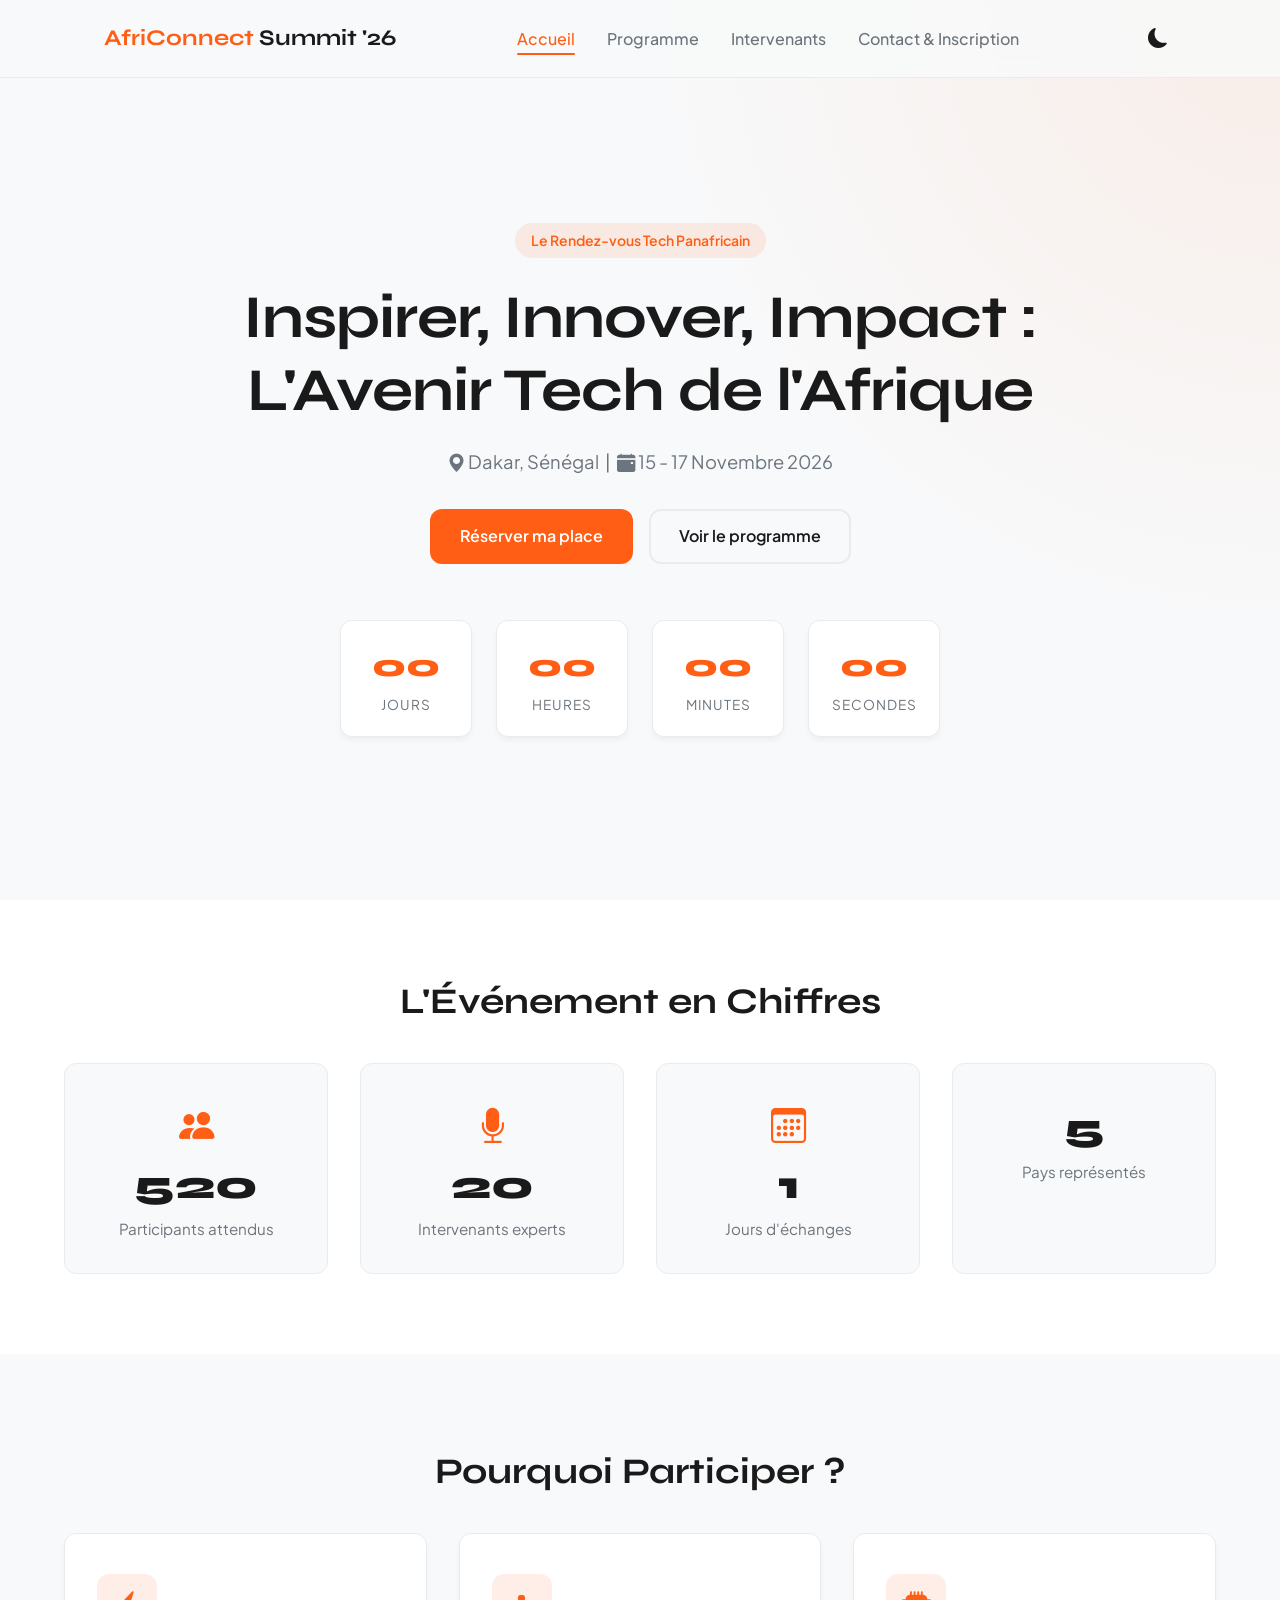
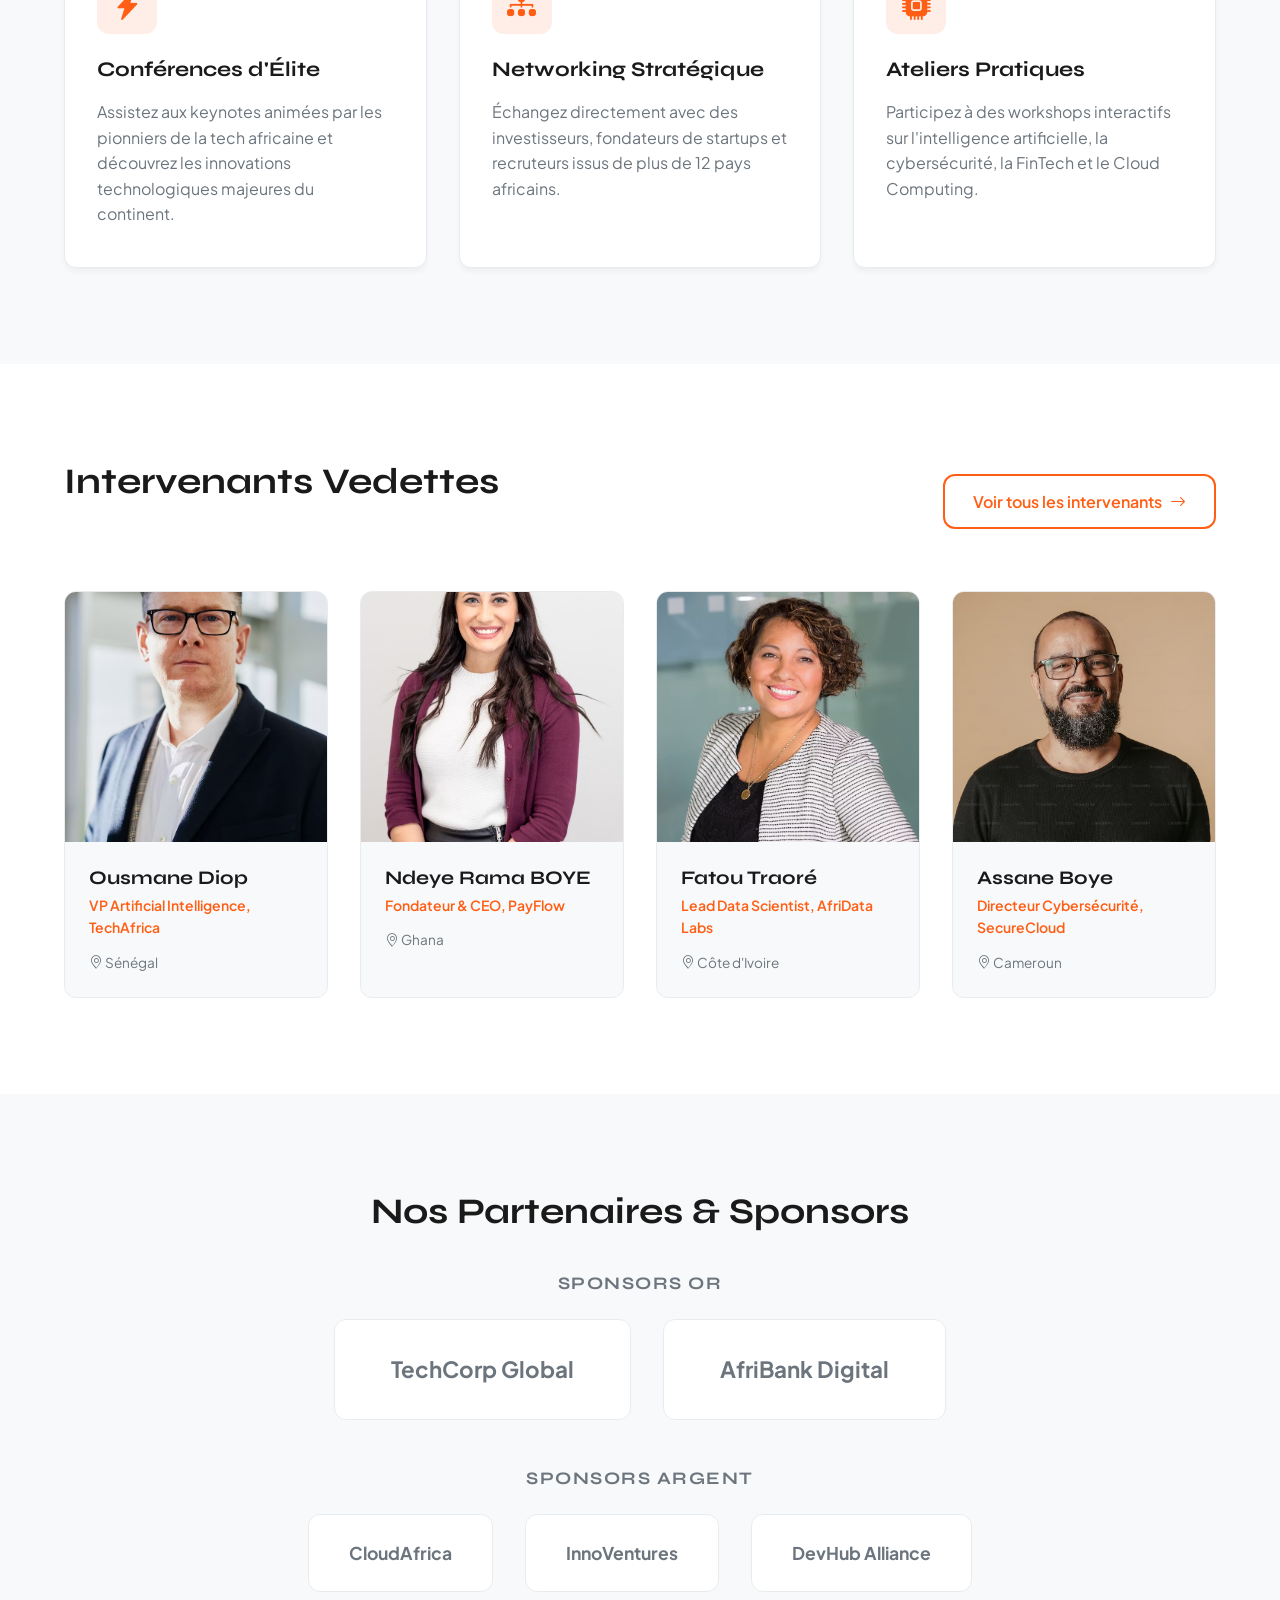
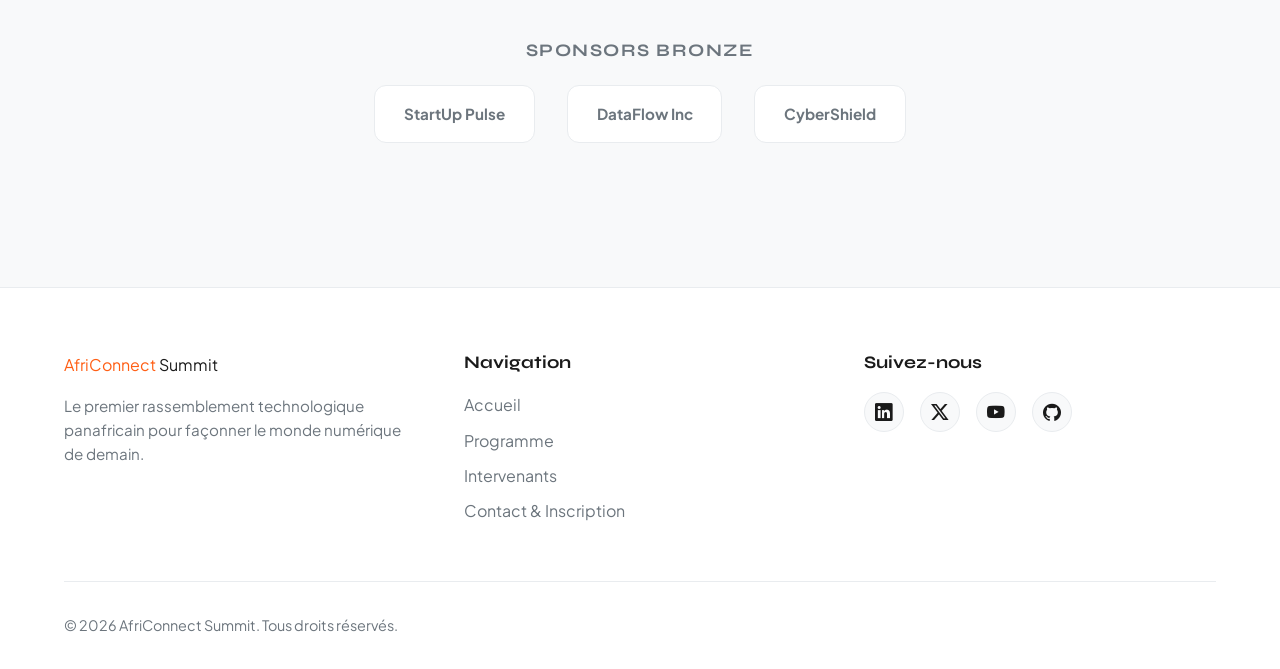
==== commit 767265b5: "Ajout de rel=noopener noreferrer sur les liens externes pour la sécurité" ====
--- a/index.html
+++ b/index.html
@@ -272,10 +272,10 @@
                 <div class="footer-col">
                     <h4 class="footer-heading">Suivez-nous</h4>
                     <div class="social-links">
-                        <a href="https://linkedin.com" target="_blank" aria-label="Suivez-nous sur LinkedIn"><i class="bi bi-linkedin"></i></a>
-                        <a href="https://twitter.com" target="_blank" aria-label="Suivez-nous sur Twitter"><i class="bi bi-twitter-x"></i></a>
-                        <a href="https://youtube.com" target="_blank" aria-label="Suivez-nous sur YouTube"><i class="bi bi-youtube"></i></a>
-                        <a href="https://github.com" target="_blank" aria-label="Suivez-nous sur GitHub"><i class="bi bi-github"></i></a>
+                        <a href="https://linkedin.com" target="_blank" rel="noopener noreferrer" aria-label="Suivez-nous sur LinkedIn"><i class="bi bi-linkedin"></i></a>
+                        <a href="https://twitter.com" target="_blank" rel="noopener noreferrer" aria-label="Suivez-nous sur Twitter"><i class="bi bi-twitter-x"></i></a>
+                        <a href="https://youtube.com" target="_blank" rel="noopener noreferrer" aria-label="Suivez-nous sur YouTube"><i class="bi bi-youtube"></i></a>
+                        <a href="https://github.com" target="_blank" rel="noopener noreferrer" aria-label="Suivez-nous sur GitHub"><i class="bi bi-github"></i></a>
                     </div>
                 </div>
             </div>
--- a/css/style.css
+++ b/css/style.css
@@ -1215,10 +1215,13 @@
     box-shadow: var(--shadow-md);
 }
 
+
 .map-wrapper iframe {
     display: block;
     width: 100%;
-}
+    height: 450px;
+}
+
 
 /* ==========================================================================
    20. RESPONSIVE - PAGE CONTACT
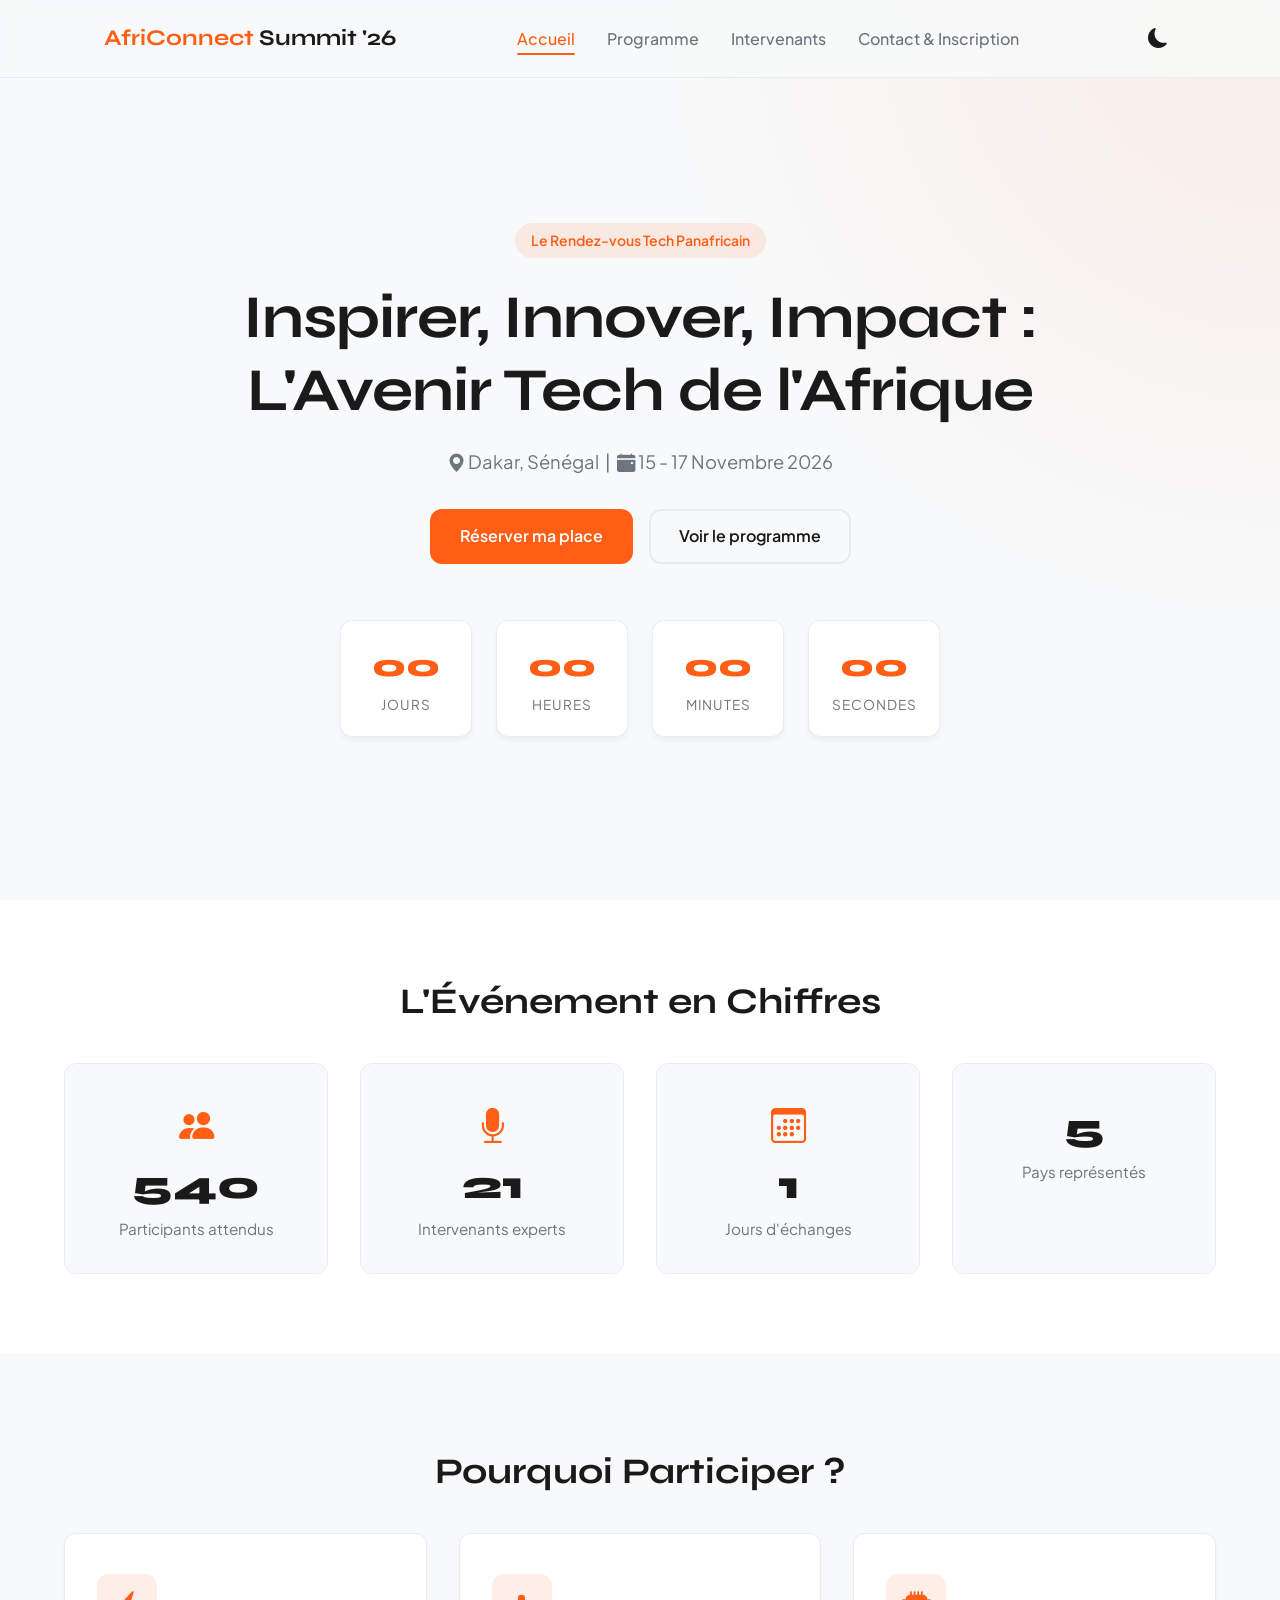
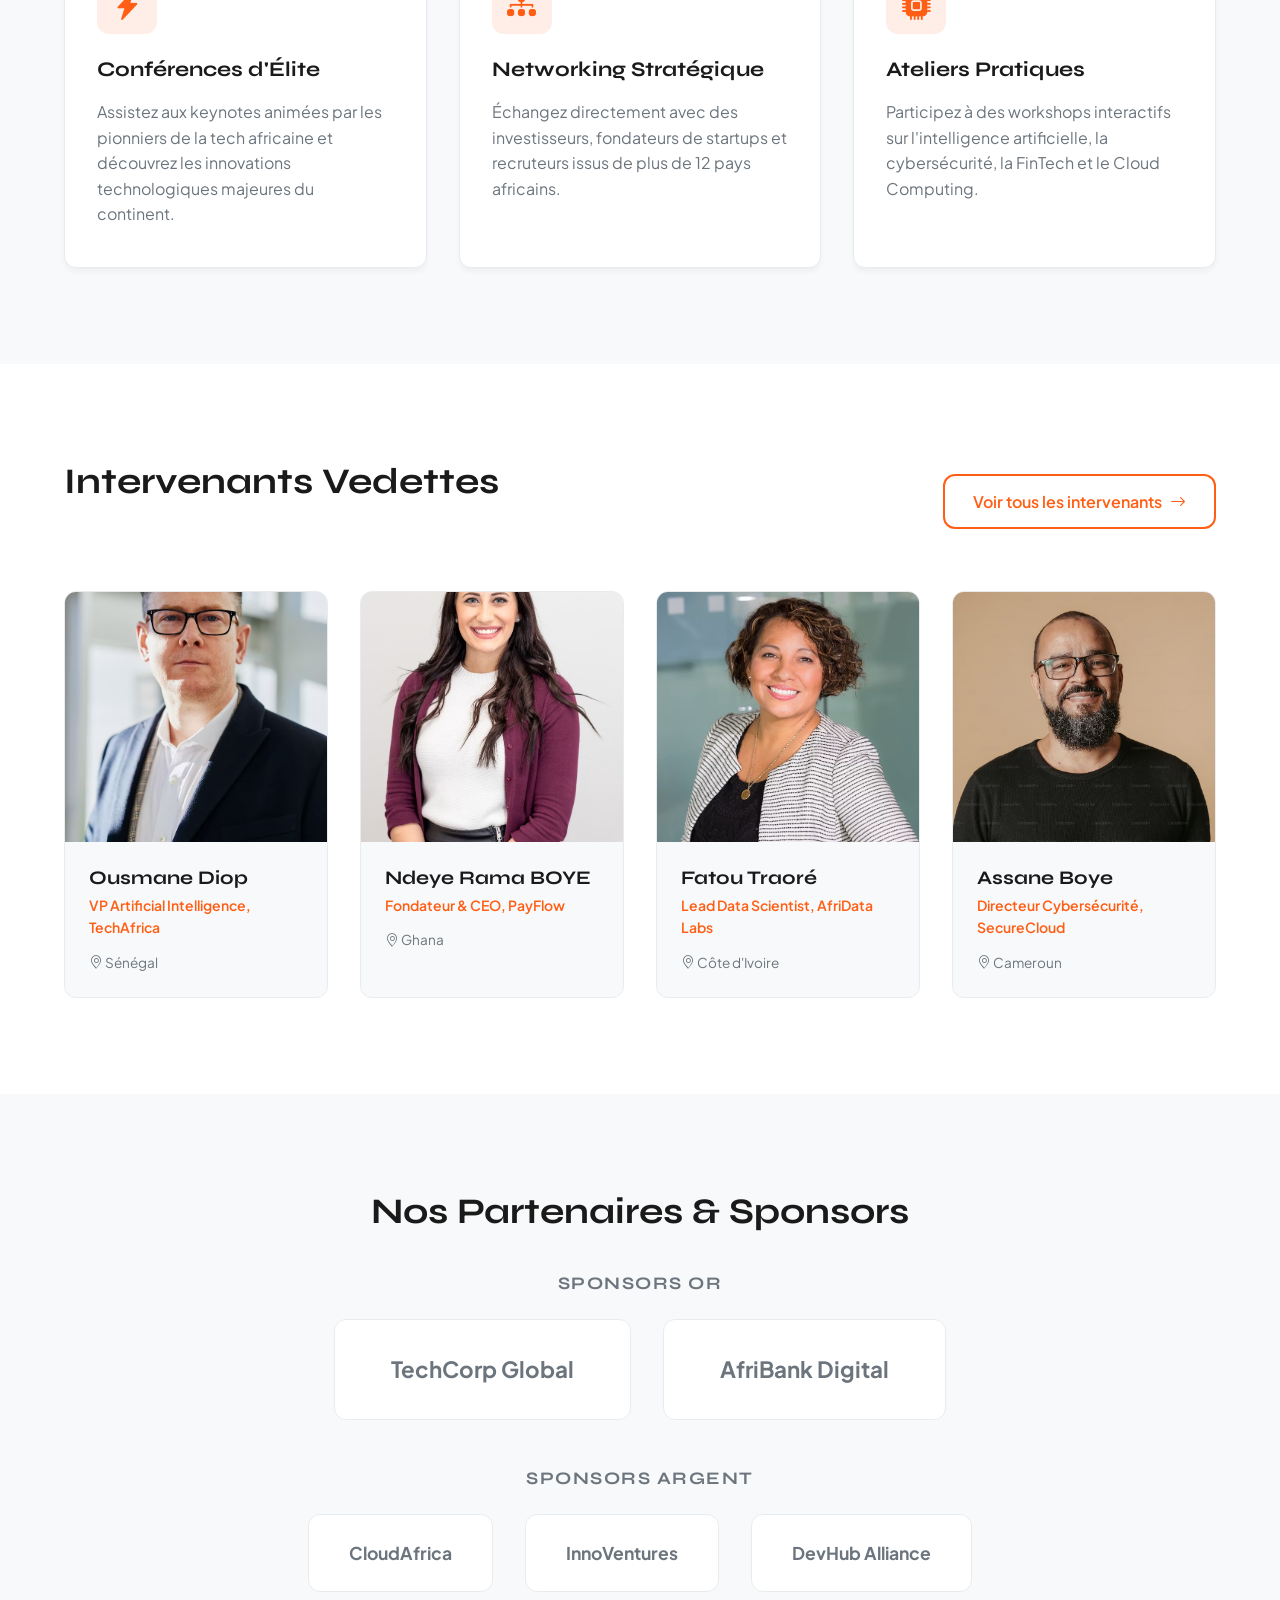
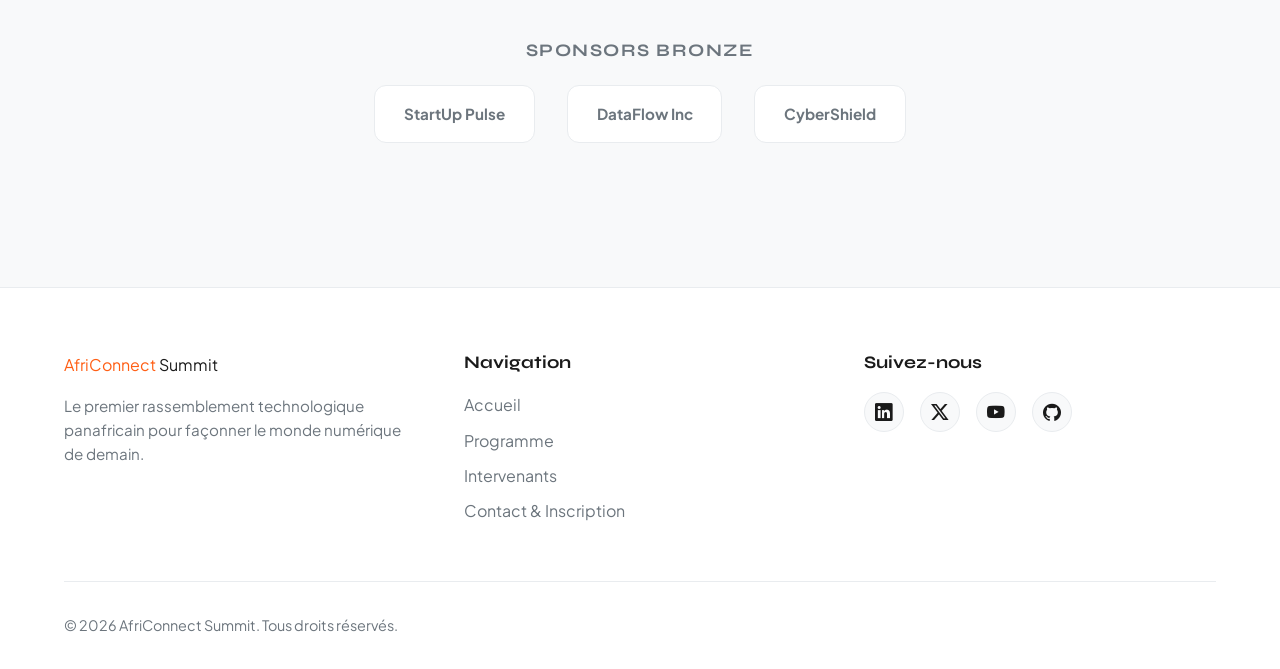
==== commit 4eda9c28: "Ajout du favicon du site" ====
--- a/index.html
+++ b/index.html
@@ -34,6 +34,7 @@
                 <li class="nav-item"><a href="programme.html" class="nav-link">Programme</a></li>
                 <li class="nav-item"><a href="intervenants.html" class="nav-link">Intervenants</a></li>
                 <li class="nav-item"><a href="contact.html" class="nav-link">Contact & Inscription</a></li>
+                <link rel="icon" type="image/png" href="images/favicon.png">
             </ul>
 
             <!-- Actions Navbar -->
